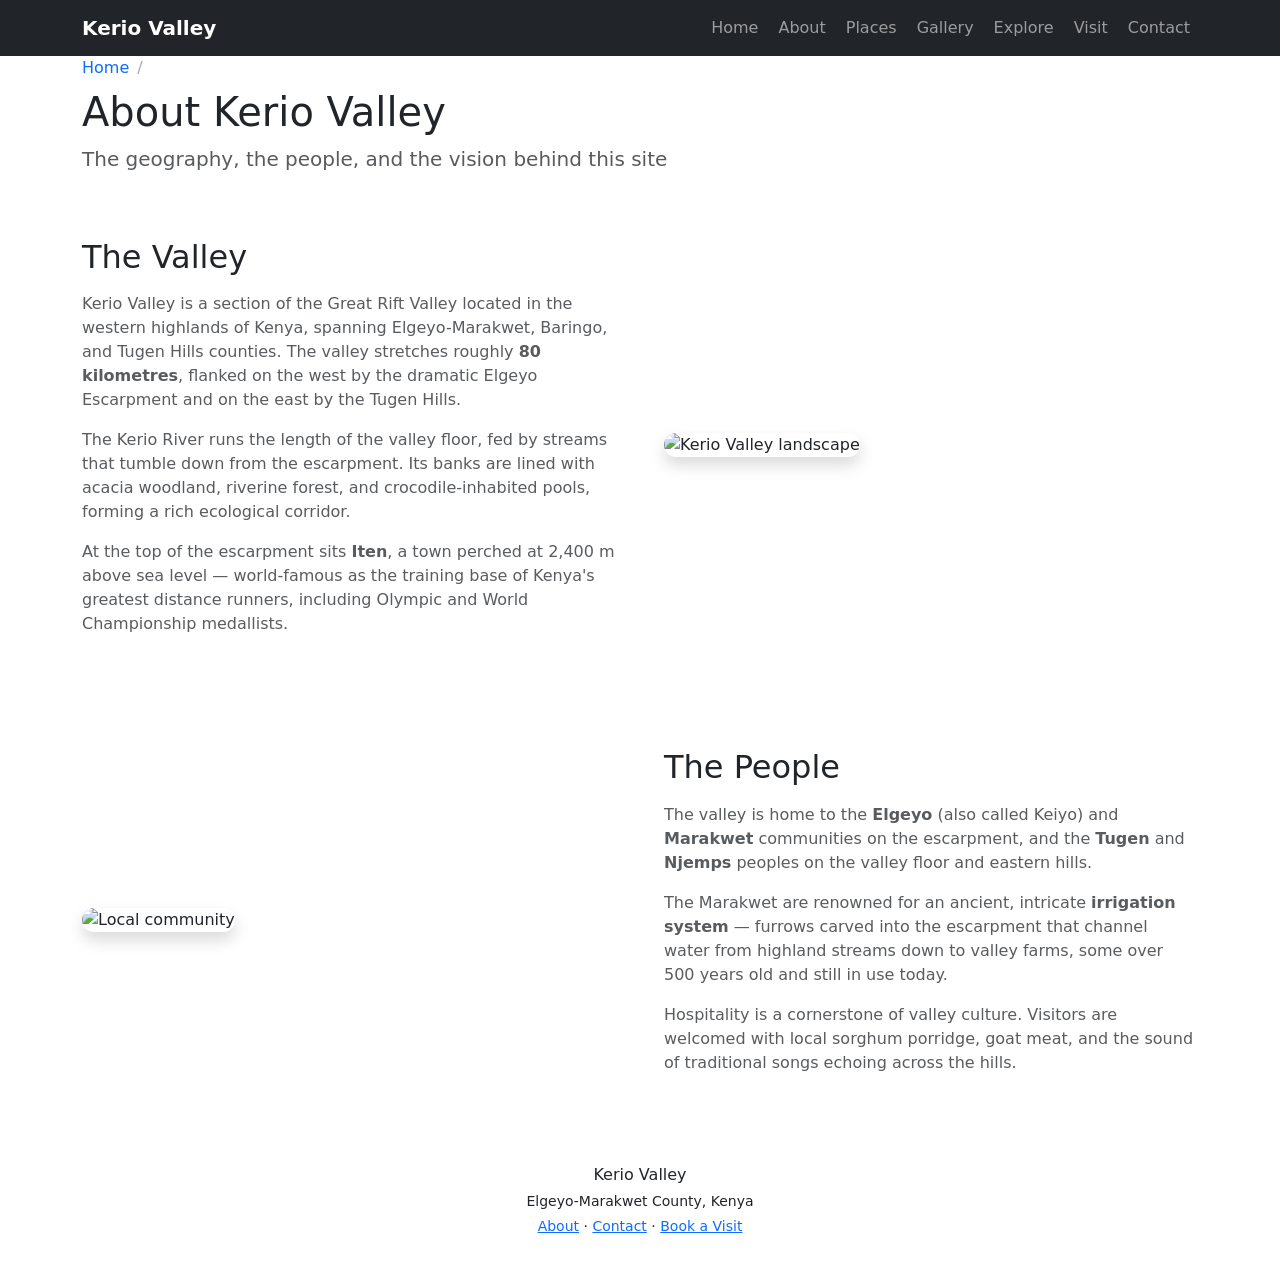
==== about.html @ 97d965d4 "Move files to root folder" ====
<!DOCTYPE html>
<html lang="en">
<head>
  <meta charset="UTF-8">
  <meta name="viewport" content="width=device-width, initial-scale=1.0">
  <title>About — Kerio Valley</title>
  <link href="https://cdn.jsdelivr.net/npm/bootstrap@5.3.3/dist/css/bootstrap.min.css" rel="stylesheet">
  <link rel="stylesheet" href="style.css">
</head>
<body>

  <!-- Navbar -->
  <nav class="navbar navbar-expand-lg navbar-dark bg-dark sticky-top">
    <div class="container">
      <a class="navbar-brand fw-bold" href="/index.html"><span>Kerio</span> Valley</a>
      <button class="navbar-toggler" type="button" data-bs-toggle="collapse" data-bs-target="#navMain" aria-controls="navMain" aria-expanded="false" aria-label="Toggle navigation">
        <span class="navbar-toggler-icon"></span>
      </button>
      <div class="collapse navbar-collapse" id="navMain">
        <ul class="navbar-nav ms-auto gap-1">
          <li class="nav-item"><a class="nav-link" href="./index.html">Home</a></li>
          <li class="nav-item"><a class="nav-link" href="/about.html">About</a></li>
          <li class="nav-item"><a class="nav-link" href="/places.html">Places</a></li>
          <li class="nav-item"><a class="nav-link" href="/gallery.html">Gallery</a></li>
          <li class="nav-item"><a class="nav-link" href="/explore.html">Explore</a></li>
          <li class="nav-item"><a class="nav-link" href="visit.html">Visit</a></li>
          <li class="nav-item"><a class="nav-link" href="contact.html">Contact</a></li>
        </ul>
      </div>
    </div>
  </nav>

  <!-- Page Header -->
  <section class="page-header">
    <div class="container">
      <nav aria-label="breadcrumb">
        <ol class="breadcrumb mb-2" style="--bs-breadcrumb-divider-color:#aaa">
          <li class="breadcrumb-item"><a href="index.html" class="text-kv-gold text-decoration-none">Home</a></li>
          <li class="breadcrumb-item active text-white" aria-current="page">About</li>
        </ol>
      </nav>
      <h1>About Kerio Valley</h1>
      <p class="lead opacity-75">The geography, the people, and the vision behind this site</p>
    </div>
  </section>

  <!-- Story -->
  <section class="py-5 bg-white">
    <div class="container">
      <div class="row align-items-center g-5">
        <div class="col-lg-6">
          <h2 class="section-title">The Valley</h2>
          <p class="mt-3 text-muted">
            Kerio Valley is a section of the Great Rift Valley located in the western highlands of Kenya,
            spanning Elgeyo-Marakwet, Baringo, and Tugen Hills counties. The valley stretches roughly
            <strong>80 kilometres</strong>, flanked on the west by the dramatic Elgeyo Escarpment and on the
            east by the Tugen Hills.
          </p>
          <p class="text-muted">
            The Kerio River runs the length of the valley floor, fed by streams that tumble down from the
            escarpment. Its banks are lined with acacia woodland, riverine forest, and crocodile-inhabited
            pools, forming a rich ecological corridor.
          </p>
          <p class="text-muted">
            At the top of the escarpment sits <strong>Iten</strong>, a town perched at 2,400 m above sea level —
            world-famous as the training base of Kenya's greatest distance runners, including Olympic and World
            Championship medallists.
          </p>
        </div>
        <div class="col-lg-6">
          <img src="https://picsum.photos/seed/kvabout/700/500" alt="Kerio Valley landscape" class="img-fluid rounded-4 shadow">
        </div>
      </div>
    </div>
  </section>

  <!-- People & Culture -->
  <section class="py-5" style="background:var(--kv-light)">
    <div class="container">
      <div class="row align-items-center g-5 flex-lg-row-reverse">
        <div class="col-lg-6">
          <h2 class="section-title">The People</h2>
          <p class="mt-3 text-muted">
            The valley is home to the <strong>Elgeyo</strong> (also called Keiyo) and <strong>Marakwet</strong>
            communities on the escarpment, and the <strong>Tugen</strong> and <strong>Njemps</strong> peoples
            on the valley floor and eastern hills.
          </p>
          <p class="text-muted">
            The Marakwet are renowned for an ancient, intricate <strong>irrigation system</strong> — furrows
            carved into the escarpment that channel water from highland streams down to valley farms, some
            over 500 years old and still in use today.
          </p>
          <p class="text-muted">
            Hospitality is a cornerstone of valley culture. Visitors are welcomed with local sorghum porridge,
            goat meat, and the sound of traditional songs echoing across the hills.
          </p>
        </div>
        <div class="col-lg-6">
          <img src="https://picsum.photos/seed/kvpeople/700/500" alt="Local community" class="img-fluid rounded-4 shadow">
        </div>
      </div>
    </div>
  </section>

    <!-- Footer -->
  <footer class="py-4">
    <div class="container text-center">
      <p class="footer-brand mb-1"><span>Kerio</span> Valley</p>
      <p class="mb-1 small">Elgeyo-Marakwet County, Kenya</p>
      <p class="mb-0 small">
        <a href="pages/about.html">About</a> &middot;
        <a href="pages/contact.html">Contact</a> &middot;
        <a href="pages/visit.html">Book a Visit</a>
      </p>
    </div>
  </footer>
  
  <script src="https://cdn.jsdelivr.net/npm/bootstrap@5.3.3/dist/js/bootstrap.bundle.min.js"></script>
  <script src="main.js"></script>
</body>
</html>
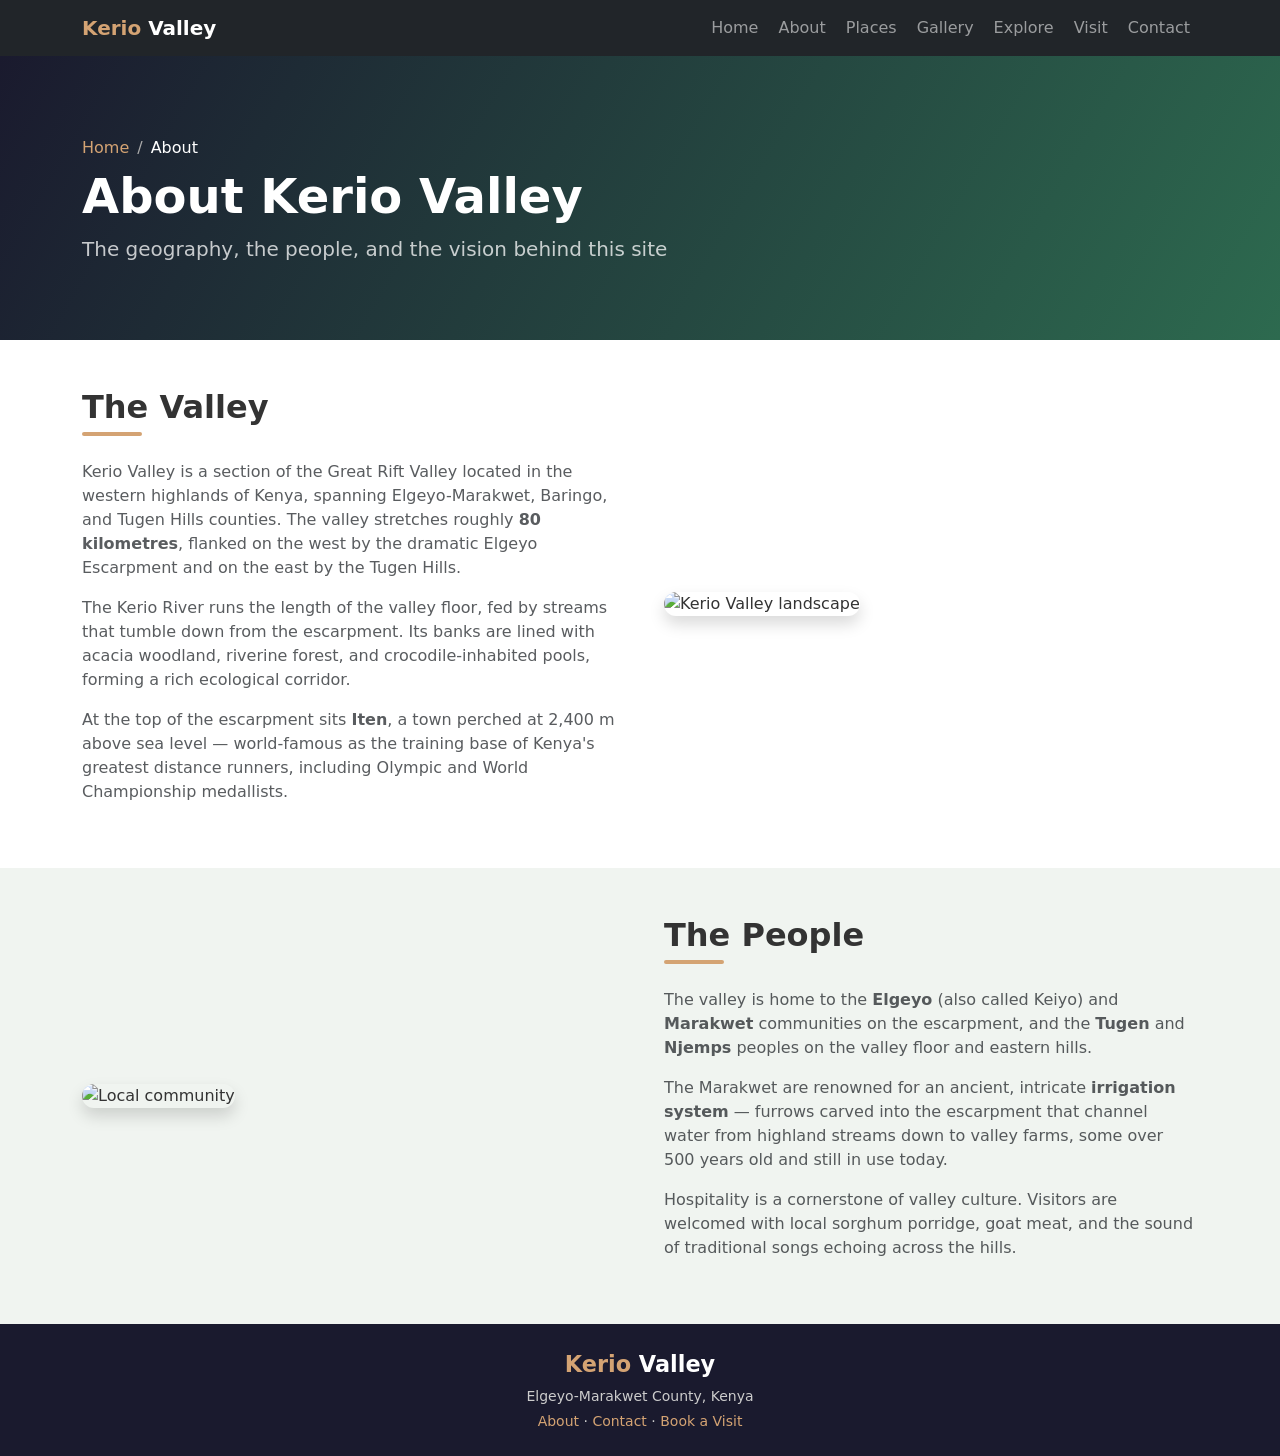
==== commit 2c1bf051: "Update the link rels based on folder changes" ====
--- a/about.html
+++ b/about.html
@@ -5,7 +5,7 @@
   <meta name="viewport" content="width=device-width, initial-scale=1.0">
   <title>About — Kerio Valley</title>
   <link href="https://cdn.jsdelivr.net/npm/bootstrap@5.3.3/dist/css/bootstrap.min.css" rel="stylesheet">
-  <link rel="stylesheet" href="style.css">
+    <link rel="stylesheet" href="css/style.css">
 </head>
 <body>
 
@@ -18,13 +18,13 @@
       </button>
       <div class="collapse navbar-collapse" id="navMain">
         <ul class="navbar-nav ms-auto gap-1">
-          <li class="nav-item"><a class="nav-link" href="./index.html">Home</a></li>
+          <li class="nav-item"><a class="nav-link" href="/index.html">Home</a></li>
           <li class="nav-item"><a class="nav-link" href="/about.html">About</a></li>
           <li class="nav-item"><a class="nav-link" href="/places.html">Places</a></li>
           <li class="nav-item"><a class="nav-link" href="/gallery.html">Gallery</a></li>
           <li class="nav-item"><a class="nav-link" href="/explore.html">Explore</a></li>
-          <li class="nav-item"><a class="nav-link" href="visit.html">Visit</a></li>
-          <li class="nav-item"><a class="nav-link" href="contact.html">Contact</a></li>
+          <li class="nav-item"><a class="nav-link" href="/visit.html">Visit</a></li>
+          <li class="nav-item"><a class="nav-link" href="/contact.html">Contact</a></li>
         </ul>
       </div>
     </div>
@@ -35,7 +35,7 @@
     <div class="container">
       <nav aria-label="breadcrumb">
         <ol class="breadcrumb mb-2" style="--bs-breadcrumb-divider-color:#aaa">
-          <li class="breadcrumb-item"><a href="index.html" class="text-kv-gold text-decoration-none">Home</a></li>
+          <li class="breadcrumb-item"><a href="/index.html" class="text-kv-gold text-decoration-none">Home</a></li>
           <li class="breadcrumb-item active text-white" aria-current="page">About</li>
         </ol>
       </nav>
@@ -108,14 +108,14 @@
       <p class="footer-brand mb-1"><span>Kerio</span> Valley</p>
       <p class="mb-1 small">Elgeyo-Marakwet County, Kenya</p>
       <p class="mb-0 small">
-        <a href="pages/about.html">About</a> &middot;
-        <a href="pages/contact.html">Contact</a> &middot;
-        <a href="pages/visit.html">Book a Visit</a>
+        <a href="/about.html">About</a> &middot;
+        <a href="/contact.html">Contact</a> &middot;
+        <a href="/visit.html">Book a Visit</a>
       </p>
     </div>
   </footer>
   
   <script src="https://cdn.jsdelivr.net/npm/bootstrap@5.3.3/dist/js/bootstrap.bundle.min.js"></script>
-  <script src="main.js"></script>
+  <script src="js/main.js"></script>
 </body>
 </html>
--- a/css/style.css
+++ b/css/style.css
@@ -0,0 +1,191 @@
+:root {
+  --kv-green:  #2d6a4f;
+  --kv-gold:   #d4a373;
+  --kv-blue:   #1a6ea0;
+  --kv-dark:   #1a1a2e;
+  --kv-light:  #f0f4f0;
+}
+
+/* ── Global ── */
+body {
+  font-family: 'Segoe UI', system-ui, sans-serif;
+  color: #333;
+}
+
+a { color: var(--kv-green); }
+a:hover { color: var(--kv-gold); }
+
+/* ── Navbar ── */
+.navbar-brand span { color: var(--kv-gold); }
+.navbar-nav .nav-link.active,
+.navbar-nav .nav-link:hover { color: var(--kv-gold) !important; }
+
+/* ── Hero ── */
+.hero {
+  min-height: 92vh;
+  background: url('https://safari254.com/wp-content/uploads/2018/08/Kerio-Valley_winding-roads-1024x560.jpg') center/cover no-repeat;
+  display: flex;
+  align-items: center;
+  position: relative;
+  overflow: hidden;
+}
+
+.hero-content { position: relative; z-index: 1; }
+
+.hero h1 { font-size: clamp(2.4rem, 6vw, 5rem); font-weight: 800; letter-spacing: -1px; }
+.hero .lead { font-size: clamp(1rem, 2vw, 1.35rem); }
+
+/* ── Section headers ── */
+.section-title {
+  font-size: 2rem;
+  font-weight: 700;
+  position: relative;
+  display: inline-block;
+  margin-bottom: 0.5rem;
+}
+
+.section-title::after {
+  content: '';
+  display: block;
+  width: 60px;
+  height: 4px;
+  background: var(--kv-gold);
+  border-radius: 2px;
+  margin-top: 6px;
+}
+
+/* ── Page header banner ── */
+.page-header {
+  background: linear-gradient(120deg, var(--kv-dark) 0%, var(--kv-green) 100%);
+  padding: 80px 0 60px;
+  color: #fff;
+}
+
+.page-header h1 { font-size: clamp(1.8rem, 4vw, 3rem); font-weight: 800; }
+
+/* ── Cards ── */
+.card { border: none; box-shadow: 0 4px 20px rgba(0,0,0,.08); transition: transform .25s, box-shadow .25s; }
+.card:hover { transform: translateY(-4px); box-shadow: 0 10px 30px rgba(0,0,0,.14); }
+.card-img-top { height: 220px; object-fit: cover; }
+
+/* ── Gallery flexbox grid ── */
+.gallery-grid {
+  display: flex;
+  flex-wrap: wrap;
+  gap: 12px;
+}
+
+.gallery-item {
+  flex: 1 1 260px;
+  max-width: 400px;
+  overflow: hidden;
+  border-radius: 10px;
+  box-shadow: 0 4px 16px rgba(0,0,0,.1);
+  position: relative;
+  cursor: pointer;
+}
+
+.gallery-item img {
+  width: 100%;
+  height: 240px;
+  object-fit: cover;
+  display: block;
+  transition: transform .35s;
+}
+
+.gallery-item:hover img { transform: scale(1.05); }
+
+.gallery-overlay {
+  position: absolute;
+  inset: 0;
+  background: linear-gradient(to top, rgba(0,0,0,.65) 0%, transparent 55%);
+  display: flex;
+  align-items: flex-end;
+  padding: 14px;
+  opacity: 0;
+  transition: opacity .3s;
+}
+
+.gallery-item:hover .gallery-overlay { opacity: 1; }
+.gallery-overlay span { color: #fff; font-weight: 600; font-size: .95rem; }
+
+/* ── Stats strip ── */
+.stat-card {
+  text-align: center;
+  padding: 28px 20px;
+  background: var(--kv-light);
+  border-radius: 12px;
+}
+
+.stat-number { font-size: 2.6rem; font-weight: 800; color: var(--kv-green); }
+.stat-label  { color: #666; font-size: .9rem; text-transform: uppercase; letter-spacing: .5px; }
+
+/* ── Forms ── */
+.form-control:focus, .form-select:focus {
+  border-color: var(--kv-green);
+  box-shadow: 0 0 0 .2rem rgba(45,106,79,.2);
+}
+
+.btn-primary {
+  background: var(--kv-green);
+  border-color: var(--kv-green);
+}
+
+.btn-primary:hover, .btn-primary:focus {
+  background: #1e4d38;
+  border-color: #1e4d38;
+}
+
+.btn-outline-primary {
+  color: var(--kv-green);
+  border-color: var(--kv-green);
+}
+
+.btn-outline-primary:hover {
+  background: var(--kv-green);
+  border-color: var(--kv-green);
+  color: #fff;
+}
+
+/* ── Footer ── */
+footer {
+  background: var(--kv-dark);
+  color: #ccc;
+}
+
+footer a { color: var(--kv-gold); text-decoration: none; }
+footer a:hover { color: #fff; }
+footer .footer-brand { font-size: 1.4rem; font-weight: 700; color: #fff; }
+footer .footer-brand span { color: var(--kv-gold); }
+
+/* ── Utility ── */
+.bg-kv-green   { background-color: var(--kv-green) !important; }
+.bg-kv-gold    { background-color: var(--kv-gold)  !important; }
+.text-kv-green { color: var(--kv-green) !important; }
+.text-kv-gold  { color: var(--kv-gold)  !important; }
+
+/* ── Explore activity cards ── */
+.activity-icon {
+  width: 64px;
+  height: 64px;
+  border-radius: 50%;
+  background: var(--kv-light);
+  display: flex;
+  align-items: center;
+  justify-content: center;
+  font-size: 1.8rem;
+  margin: 0 auto 1rem;
+}
+
+/* ── Places feature image ── */
+.place-img {
+  height: 280px;
+  object-fit: cover;
+  border-radius: 12px;
+}
+
+/* ── Responsive tweaks ── */
+@media (max-width: 576px) {
+  .gallery-item { flex: 1 1 100%; max-width: 100%; }
+  .hero { min-height: 70vh; }
+}
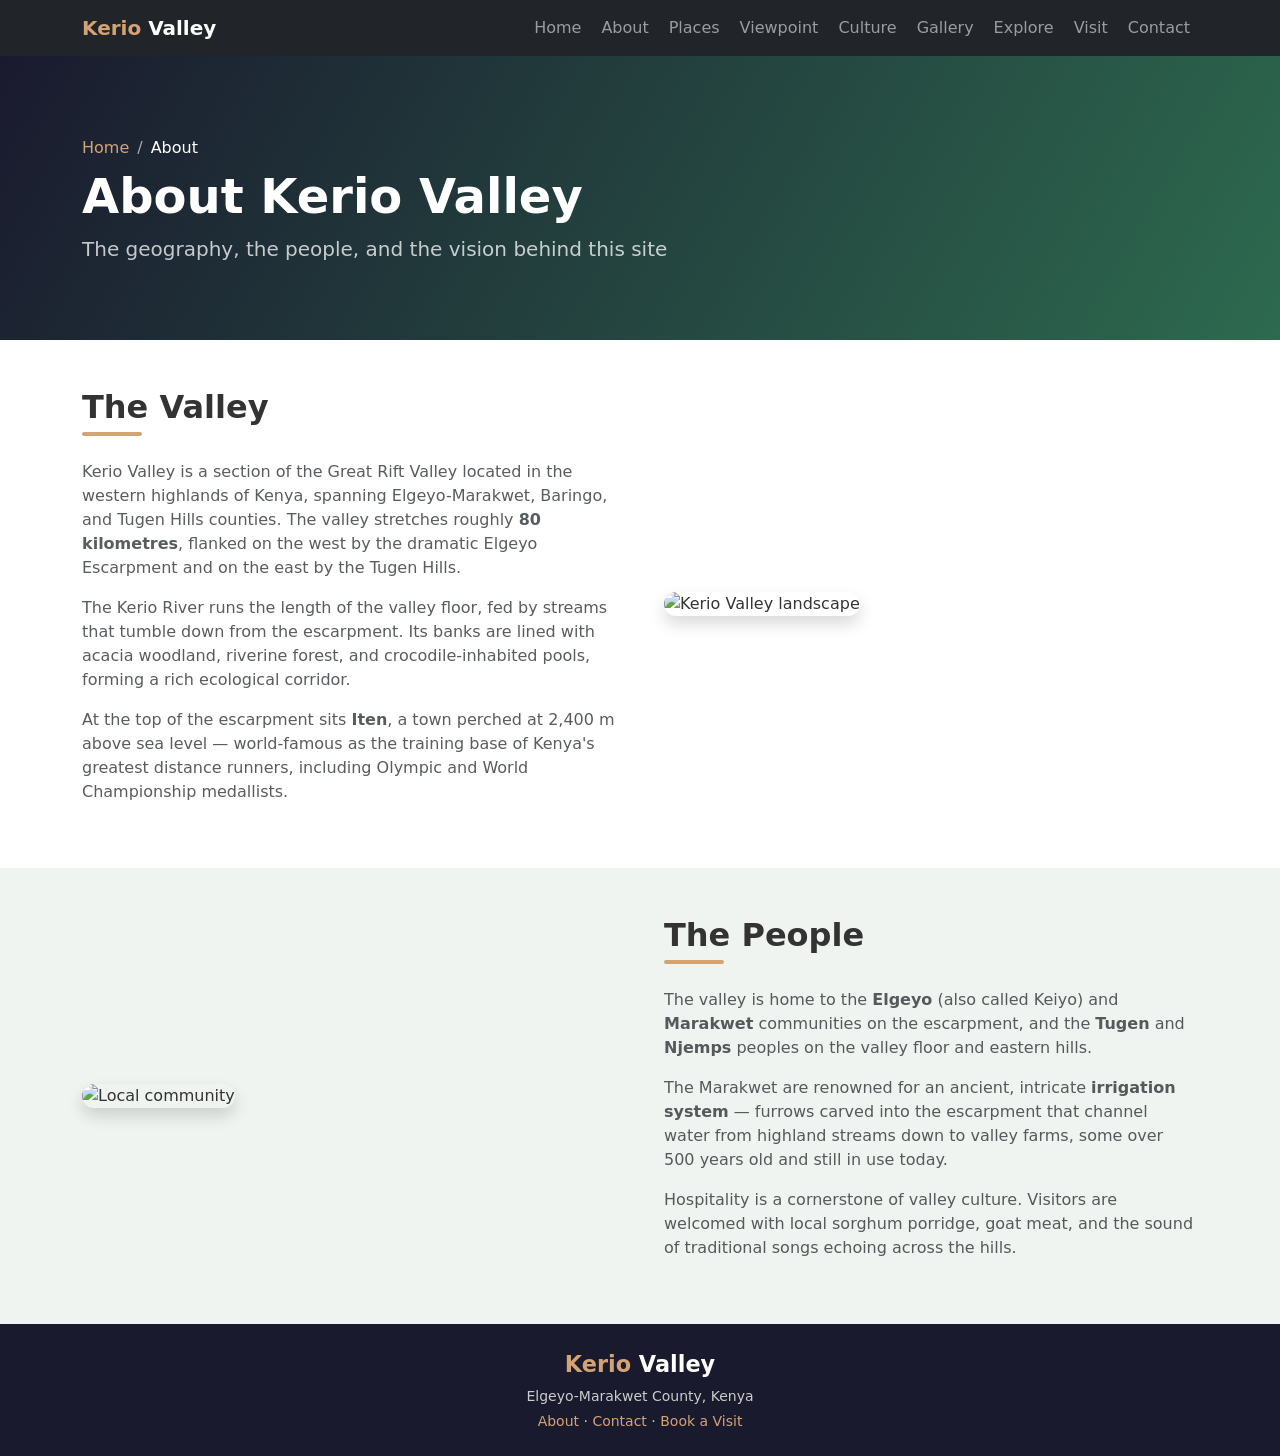
==== commit 36af5d2e: "update the navigation bar" ====
--- a/about.html
+++ b/about.html
@@ -21,6 +21,8 @@
           <li class="nav-item"><a class="nav-link" href="/index.html">Home</a></li>
           <li class="nav-item"><a class="nav-link" href="/about.html">About</a></li>
           <li class="nav-item"><a class="nav-link" href="/places.html">Places</a></li>
+          <li class="nav-item"><a class="nav-link" href="/viewpoint.html">Viewpoint</a></li>
+          <li class="nav-item"><a class="nav-link" href="/culture.html">Culture</a></li>
           <li class="nav-item"><a class="nav-link" href="/gallery.html">Gallery</a></li>
           <li class="nav-item"><a class="nav-link" href="/explore.html">Explore</a></li>
           <li class="nav-item"><a class="nav-link" href="/visit.html">Visit</a></li>
--- a/css/style.css
+++ b/css/style.css
@@ -23,7 +23,7 @@
 /* ── Hero ── */
 .hero {
   min-height: 92vh;
-  background: url('https://safari254.com/wp-content/uploads/2018/08/Kerio-Valley_winding-roads-1024x560.jpg') center/cover no-repeat;
+  background: url('/images/kerio_valley.webp') center/cover no-repeat;
   display: flex;
   align-items: center;
   position: relative;
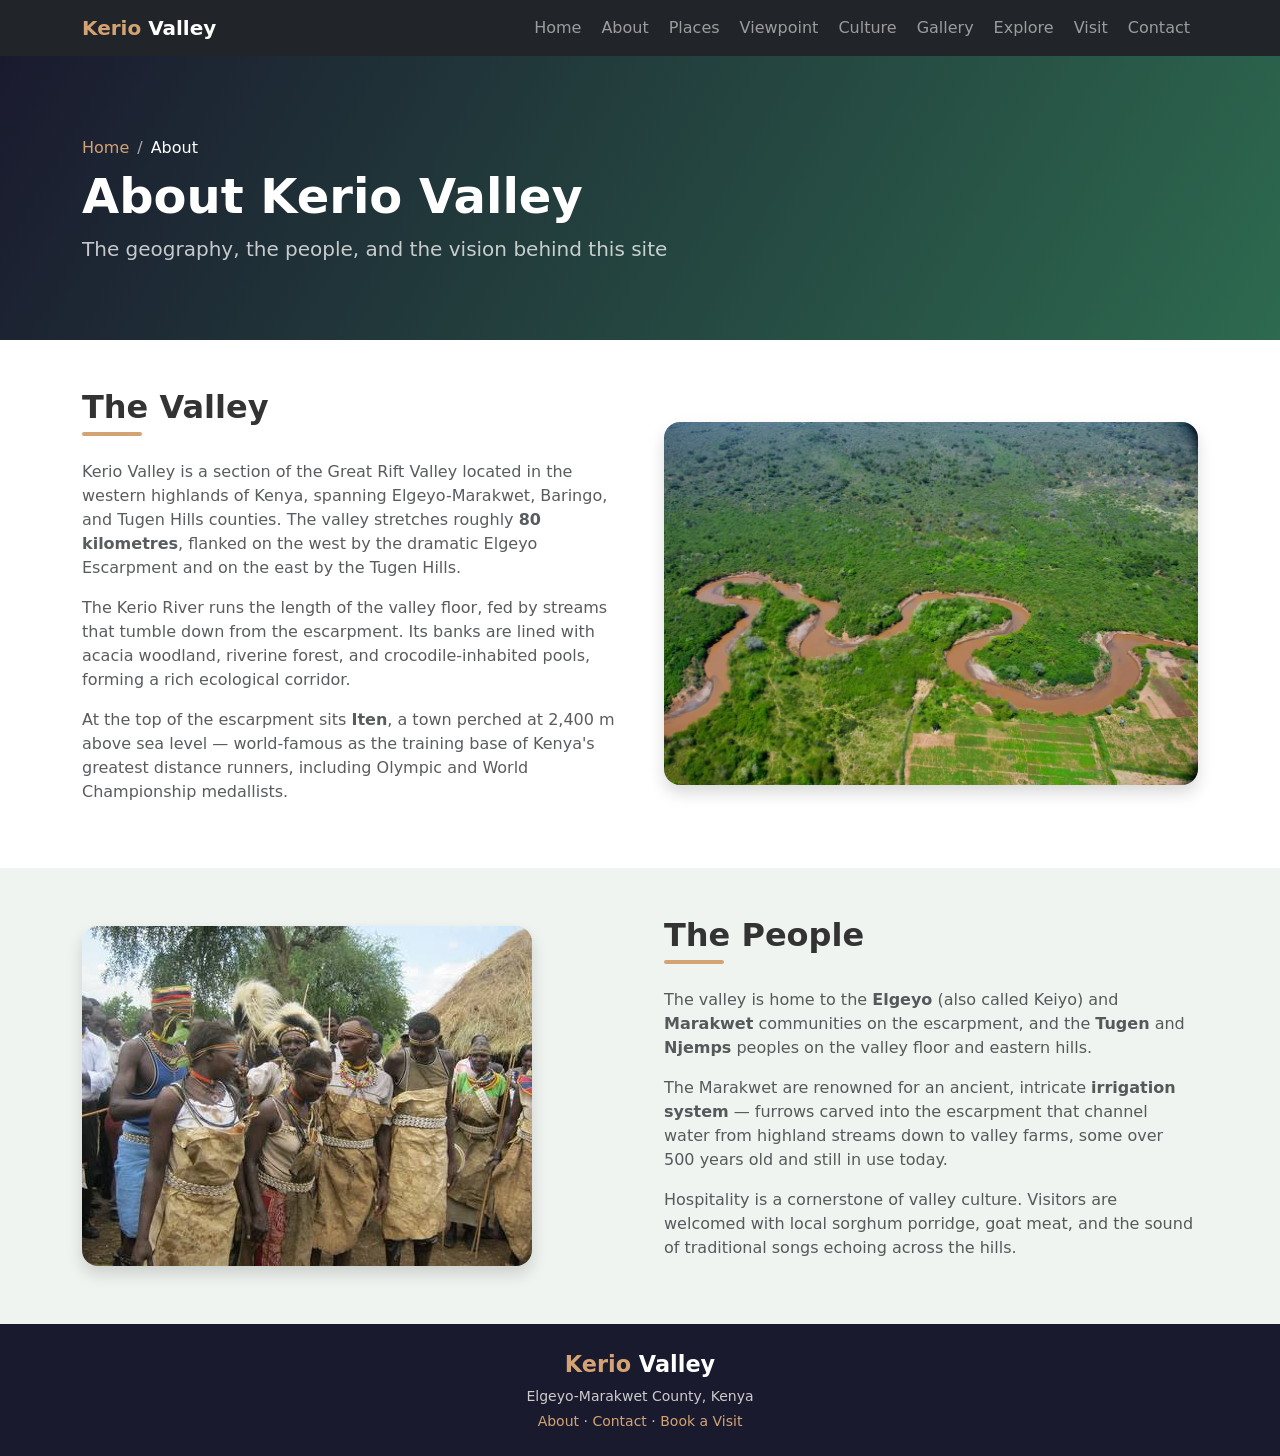
==== commit 05558724: "images should match description" ====
--- a/about.html
+++ b/about.html
@@ -70,7 +70,7 @@
           </p>
         </div>
         <div class="col-lg-6">
-          <img src="https://picsum.photos/seed/kvabout/700/500" alt="Kerio Valley landscape" class="img-fluid rounded-4 shadow">
+          <img src="/images/riverkerio.jpg" alt="Kerio Valley landscape" class="img-fluid rounded-4 shadow">
         </div>
       </div>
     </div>
@@ -98,7 +98,7 @@
           </p>
         </div>
         <div class="col-lg-6">
-          <img src="https://picsum.photos/seed/kvpeople/700/500" alt="Local community" class="img-fluid rounded-4 shadow">
+          <img src="images/marakwetpeople.jpeg" alt="Local community" class="img-fluid rounded-4 shadow">
         </div>
       </div>
     </div>
